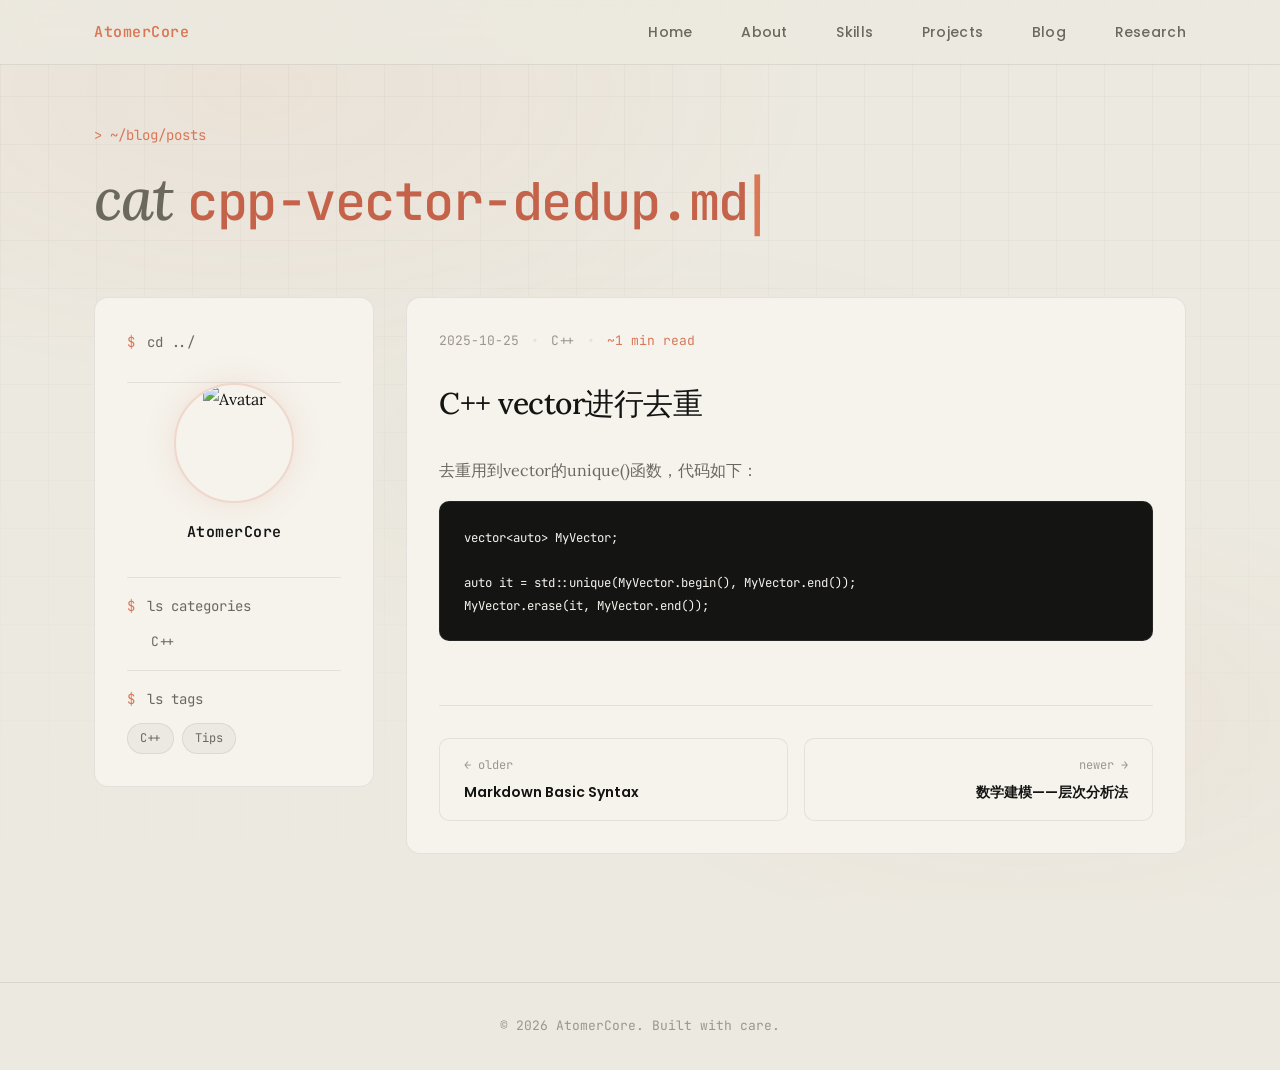
==== blog/2025/10/25/C++ vector进行去重/index.html @ 15527ca4 "feat(research): add Research page with hero banner Add a new /research page that reuses the site's s" ====
<!DOCTYPE html>
<html lang="zh-CN">
<head>
  <meta charset="UTF-8">
  <meta name="viewport" content="width=device-width, initial-scale=1.0">
  <link rel="icon" type="image/png" href="https://avatars.githubusercontent.com/u/56762657?s=400&u=e51681d1bd69ad25f9a4d7be69bceca845cbc8ee&v=4">
  <title>C++ vector进行去重 | AtomerCore</title>
  <link rel="preconnect" href="https://fonts.googleapis.com">
  <link rel="preconnect" href="https://fonts.gstatic.com" crossorigin>
  <link href="https://fonts.googleapis.com/css2?family=Lora:ital,wght@0,400;0,500;0,600;1,400;1,500&family=Poppins:wght@400;500;600;700&family=JetBrains+Mono:wght@400;500;600&display=swap" rel="stylesheet">
  <link rel="stylesheet" href="https://cdnjs.cloudflare.com/ajax/libs/font-awesome/6.4.2/css/all.min.css">
  <link rel="stylesheet" href="../../../../../css/styles.css">
</head>
<body>
  <div class="bg-grid"></div>
  <div class="reading-progress" id="readingProgress"></div>

  <header class="header">
    <div class="container">
      <div class="header-inner">
        <div class="header-logo">
          <span class="header-logo-text">AtomerCore</span>
        </div>
        <nav class="nav">
          <a href="../../../../../index.html" class="nav-link">Home</a>
          <a href="../../../../../index.html#about" class="nav-link">About</a>
          <a href="../../../../../index.html#skills" class="nav-link">Skills</a>
          <a href="../../../../../index.html#projects" class="nav-link">Projects</a>
          <a href="../../../../index.html" class="nav-link">Blog</a>
          <a href="../../../../research/index.html" class="nav-link">Research</a>
        </nav>
        <button class="menu-toggle" aria-label="Toggle menu">
          <span class="menu-icon"></span>
        </button>
      </div>
    </div>
  </header>

  <section class="hero post-hero">
    <div class="container">
      <div class="hero-content">
        <p class="hero-greeting">~/blog/posts</p>
        <h1 class="hero-title">
          <span class="hero-title-prefix">cat</span>
          <span class="hero-title-text"> cpp-vector-dedup.md</span><span class="typing-cursor">|</span>
        </h1>
      </div>
    </div>
  </section>

  <section class="post-section">
    <div class="container">
      <div class="post-layout">
        <aside class="post-sidebar">
          <div class="card">
            <div class="sidebar-nav-section">
              <div class="hero-link-line">
                <span class="link-prefix">$</span>
                <a href="../../../../index.html" class="hero-link">cd ../</a>
              </div>
            </div>

            <div class="sidebar-profile">
              <div class="sidebar-avatar">
                <img src="https://avatars.githubusercontent.com/u/56762657?s=400&u=e51681d1bd69ad25f9a4d7be69bceca845cbc8ee&v=4" alt="Avatar">
              </div>
              <div class="sidebar-name">AtomerCore</div>
            </div>

            <div class="sidebar-section">
              <div class="hero-link-line">
                <span class="link-prefix">$</span>
                <span class="hero-link">ls categories</span>
              </div>
              <div class="sidebar-links">
                <a href="../../../../index.html" class="sidebar-link">C++</a>
              </div>
            </div>

            <div class="sidebar-section">
              <div class="hero-link-line">
                <span class="link-prefix">$</span>
                <span class="hero-link">ls tags</span>
              </div>
              <div class="sidebar-tags">
                <span class="tag-pill">C++</span>
                <span class="tag-pill">Tips</span>
              </div>
            </div>

            <div class="toc-section" id="toc-section" style="display: none;">
              <div class="hero-link-line">
                <span class="link-prefix">$</span>
                <span class="hero-link">cat TOC</span>
              </div>
              <ul class="toc-list" id="toc-list"></ul>
            </div>
          </div>
        </aside>

        <main class="card post-content-card">
          <p class="post-meta-header">
            <span>2025-10-25</span>
            <span class="meta-divider">•</span>
            <span>C++</span>
            <span class="meta-divider">•</span>
            <span class="meta-reading-time">~1 min read</span>
          </p>

          <div class="post-body">
            <h1>C++ vector进行去重</h1>

            <p>去重用到vector的unique()函数，代码如下：</p>

            <pre><code>vector&lt;auto&gt; MyVector;

auto it = std::unique(MyVector.begin(), MyVector.end());
MyVector.erase(it, MyVector.end());</code></pre>
          </div>

          <nav class="post-nav">
            <a class="post-nav-item" href="../../../09/19/markdown_basics/index.html">
              <span class="post-nav-label">← older</span>
              <span class="post-nav-title">Markdown Basic Syntax</span>
            </a>
            <a class="post-nav-item next" href="../../../11/03/analytic-hierarchy-process/index.html">
              <span class="post-nav-label">newer →</span>
              <span class="post-nav-title">数学建模——层次分析法</span>
            </a>
          </nav>
        </main>
      </div>
    </div>
  </section>

  <button class="back-to-top" id="backToTopBtn" aria-label="Back to top">
    <i class="fas fa-arrow-up"></i>
  </button>

  <footer class="footer">
    <div class="container">
      <p>&copy; 2026 AtomerCore. Built with care.</p>
    </div>
  </footer>

  <script src="../../../../../js/main.js"></script>
  <script>
    // Reading progress bar
    const progressBar = document.getElementById('readingProgress');
    window.addEventListener('scroll', () => {
      const docHeight = document.documentElement.scrollHeight - window.innerHeight;
      const scrollPercent = (window.scrollY / docHeight) * 100;
      progressBar.style.width = scrollPercent + '%';
    });

    // Auto-generate TOC
    const postBody = document.querySelector('.post-body');
    const tocSection = document.getElementById('toc-section');
    const tocList = document.getElementById('toc-list');
    if (postBody && tocList) {
      const headings = postBody.querySelectorAll('h2, h3');
      if (headings.length > 0) {
        tocSection.style.display = 'block';
        headings.forEach((heading, index) => {
          if (!heading.id) heading.id = 'toc-heading-' + index;
          const item = document.createElement('li');
          item.className = 'toc-item';
          const link = document.createElement('a');
          link.href = '#' + heading.id;
          link.textContent = heading.textContent;
          link.className = 'toc-link' + (heading.tagName === 'H3' ? ' toc-h3' : '');
          link.dataset.target = heading.id;
          item.appendChild(link);
          tocList.appendChild(item);
        });
        const tocLinks = tocList.querySelectorAll('.toc-link');
        window.addEventListener('scroll', () => {
          let current = '';
          headings.forEach(h => {
            if (window.scrollY >= h.offsetTop - 120) current = h.id;
          });
          tocLinks.forEach(l => l.classList.toggle('active', l.dataset.target === current));
        });
      }
    }

    // Back to top
    const backToTopBtn = document.getElementById('backToTopBtn');
    window.addEventListener('scroll', () => {
      backToTopBtn.classList.toggle('visible', window.scrollY > 300);
    });
    backToTopBtn.addEventListener('click', () => {
      window.scrollTo({ top: 0, behavior: 'smooth' });
    });
  </script>
</body>
</html>
---- css/styles.css ----
/* ============================================================
   Warm Terminal — Anthropic × CLI
   暖色调终端美学：保留 CLI 灵魂，注入人文温度
   ============================================================ */

:root {
  /* --- Anthropic 暖米色背景系统 --- */
  --bg-primary: #ECE9E0;          /* Anthropic 页面底色，不用纯白 */
  --bg-secondary: rgba(217, 119, 87, 0.05);  /* 橙色微染 */
  --bg-tertiary: rgba(217, 119, 87, 0.09);   /* 橙色微染增强 */
  --bg-raised: #F5F3EC;           /* Anthropic 卡片/面板 raised 层 */
  --bg-inverted: #141413;         /* 深色区块（代码块等）*/

  /* --- 文字层次（深色文字 on 米色底） --- */
  --text-primary: #141413;        /* Anthropic text-primary */
  --text-secondary: #6B6860;      /* Anthropic text-secondary */
  --text-muted: #9B978F;          /* 更淡的暖灰 */
  --border-subtle: rgba(20, 20, 19, 0.08);
  --border-warm: rgba(217, 119, 87, 0.22);

  /* --- Anthropic 强调色 --- */
  --accent-orange: #D97757;       /* 唯一强调色 */
  --accent-orange-light: #C5634A; /* 悬停态（米色底上需更深以保证对比度） */
  --accent-glow: rgba(217, 119, 87, 0.2);
  --accent-soft: rgba(217, 119, 87, 0.1);

  /* --- 字体系统 --- */
  --font-display: 'Lora', 'DM Serif Display', Georgia, serif;
  --font-heading: 'Poppins', 'DM Sans', sans-serif;
  --font-body: 'Lora', 'DM Serif Text', Georgia, serif;
  --font-mono: 'JetBrains Mono', 'Fira Code', Consolas, monospace;

  /* --- 间距（4px 网格） --- */
  --space-1: 4px;
  --space-2: 8px;
  --space-3: 12px;
  --space-4: 16px;
  --space-6: 24px;
  --space-8: 32px;
  --space-10: 40px;
  --space-16: 64px;
  --space-24: 96px;
  --space-32: 128px;

  /* --- 动效 --- */
  --duration-fast: 150ms;
  --duration-normal: 250ms;
  --duration-slow: 400ms;
  --ease-default: cubic-bezier(0.16, 1, 0.3, 1);

  /* --- 圆角 --- */
  --radius-sm: 6px;
  --radius-md: 10px;
  --radius-lg: 14px;
  --radius-xl: 20px;
}

* {
  margin: 0;
  padding: 0;
  box-sizing: border-box;
}

html {
  scroll-behavior: smooth;
}

body {
  background-color: var(--bg-primary);
  color: var(--text-primary);
  font-family: var(--font-body);
  line-height: 1.75;
  -webkit-font-smoothing: antialiased;
  -moz-osx-font-smoothing: grayscale;
  overflow-x: hidden;
  position: relative;
}

/* --- Anthropic 暖米色径向渐变背景 --- */
body::before {
  content: '';
  position: fixed;
  top: 0;
  left: 0;
  right: 0;
  bottom: 0;
  pointer-events: none;
  z-index: 0;
  background:
    radial-gradient(ellipse 80% 60% at 20% 10%, rgba(217, 119, 87, 0.06) 0%, transparent 55%),
    radial-gradient(ellipse 70% 50% at 80% 80%, rgba(217, 119, 87, 0.04) 0%, transparent 50%),
    radial-gradient(ellipse 60% 40% at 50% 50%, rgba(120, 100, 80, 0.03) 0%, transparent 60%);
}

/* --- 网格背景（暖色调，深色线条 on 米色底） --- */
.bg-grid {
  position: fixed;
  top: 0; left: 0; width: 100vw; height: 100vh;
  background-image:
    linear-gradient(to right, rgba(20, 20, 19, 0.03) 1px, transparent 1px),
    linear-gradient(to bottom, rgba(20, 20, 19, 0.03) 1px, transparent 1px);
  background-size: 48px 48px;
  mask-image: linear-gradient(to bottom, rgba(0, 0, 0, 1) 0%, transparent 100%);
  -webkit-mask-image: linear-gradient(to bottom, rgba(0, 0, 0, 1) 0%, transparent 100%);
  z-index: -1;
  pointer-events: none;
}

a {
  color: var(--text-primary);
  text-decoration: none;
  transition: color var(--duration-fast) var(--ease-default);
}

a:hover {
  color: var(--accent-orange);
}

.container {
  max-width: 1140px;
  margin: 0 auto;
  padding: 0 var(--space-6);
}

section {
  padding: var(--space-32) 0;
  position: relative;
  z-index: 1;
}

/* ============================================================
   Header — 固定导航栏
   ============================================================ */
.header {
  position: fixed;
  top: 0;
  left: 0;
  right: 0;
  z-index: 1000;
  backdrop-filter: blur(16px);
  -webkit-backdrop-filter: blur(16px);
  background: rgba(236, 233, 224, 0.82);
  border-bottom: 1px solid var(--border-subtle);
}

.header-inner {
  display: flex;
  align-items: center;
  justify-content: space-between;
  height: 64px;
}

.header-logo {
  display: flex;
  align-items: center;
}

.header-logo-text {
  font-family: var(--font-mono);
  font-size: 15px;
  font-weight: 600;
  color: var(--accent-orange);
  letter-spacing: 0.5px;
}

.nav {
  display: flex;
  gap: var(--space-8);
  align-items: center;
}

.nav-link {
  font-family: var(--font-heading);
  font-size: 14px;
  color: var(--text-secondary);
  font-weight: 500;
  letter-spacing: 0.3px;
  transition: color var(--duration-fast) var(--ease-default);
}

.nav-link::before {
  content: '$ ';
  font-family: var(--font-mono);
  font-size: 13px;
  color: var(--accent-orange);
  opacity: 0;
  transition: opacity var(--duration-fast) var(--ease-default);
}

.nav-link:hover::before {
  opacity: 1;
}

.nav-link:hover {
  color: var(--text-primary);
}

/* ============================================================
   Hero — 首屏
   ============================================================ */
.hero {
  min-height: 100vh;
  display: flex;
  align-items: center;
  position: relative;
  padding-top: 64px;
}

.hero-content {
  position: relative;
  z-index: 1;
}

.hero > .container {
  /* 钉死容器宽度，避免内容换行时整块水平漂移 */
  width: 100%;
}

.hero-wrapper {
  display: flex;
  align-items: center;
  gap: var(--space-16);
  position: relative;
  /* 固定宽度并居中：内容块不贴容器左缘，也不随打字内容变化漂移 */
  width: min(100%, 900px);
  margin: 0 auto;
}

.hero-avatar-container {
  /* 绝对定位锚定在文字块垂直中心：文字换行时对称生长，中心不动，头像不动 */
  position: absolute;
  left: 0;
  top: 50%;
  transform: translateY(-50%);
  flex-shrink: 0;
  display: flex;
  flex-direction: column;
  align-items: center;
  gap: var(--space-4);
}

.hero-avatar {
  width: 200px;
  height: 200px;
  border-radius: 50%;
  overflow: hidden;
  border: 2px solid var(--border-warm);
  box-shadow:
    0 0 60px rgba(217, 119, 87, 0.2),
    0 0 0 1px rgba(217, 119, 87, 0.1);
  transition: box-shadow var(--duration-slow) var(--ease-default);
}

.hero-avatar:hover {
  box-shadow:
    0 0 80px rgba(217, 119, 87, 0.3),
    0 0 0 1px rgba(217, 119, 87, 0.2);
}

.hero-avatar img {
  width: 100%;
  height: 100%;
  object-fit: cover;
}

.hero-name {
  font-family: var(--font-mono);
  font-size: 18px;
  color: var(--text-primary);
  font-weight: 600;
  letter-spacing: 0.5px;
}

.hero-text {
  flex: 1;
  /* 头像绝对定位后，为它预留出左侧空间 */
  margin-left: calc(200px + var(--space-16));
}

.hero-greeting {
  font-family: var(--font-mono);
  font-size: 14px;
  color: var(--accent-orange);
  margin-bottom: var(--space-4);
  display: inline-flex;
  align-items: center;
  gap: var(--space-2);
}

.hero-greeting::before {
  content: '>';
  color: var(--accent-orange);
}

/* --- 主标题：Lora 衬线体，叙事温度 --- */
.hero-title {
  font-family: var(--font-display);
  font-size: 60px;
  font-weight: 500;
  line-height: 1.15;
  margin-bottom: var(--space-6);
  letter-spacing: -1.5px;
  color: var(--text-primary);
}

.hero-title-prefix {
  color: var(--text-secondary);
  font-style: italic;
}

.hero-title-text {
  color: var(--accent-orange-light);
  font-family: var(--font-mono);
  font-size: 52px;
  font-weight: 500;
}

.typing-cursor {
  color: var(--accent-orange);
  animation: blink 1s infinite;
  margin-left: 2px;
}

@keyframes blink {
  0%, 50% { opacity: 1; }
  51%, 100% { opacity: 0; }
}

/* --- 副标题：Lora 衬线体，引用感 --- */
.hero-subtitle {
  font-family: var(--font-body);
  font-size: 17px;
  color: var(--text-secondary);
  line-height: 1.8;
  margin-bottom: var(--space-8);
  font-style: italic;
  max-width: 580px;
}

/* --- CLI 铎接行 --- */
.hero-link-line {
  display: flex;
  align-items: center;
  gap: var(--space-3);
  margin-bottom: var(--space-3);
  font-family: var(--font-mono);
  font-size: 14px;
}

.link-prefix {
  color: var(--accent-orange);
}

.link-icon {
  width: 18px;
  text-align: center;
  color: var(--text-muted);
}

.hero-link {
  color: var(--text-secondary);
  transition: color var(--duration-fast) var(--ease-default);
}

.hero-link:hover {
  color: var(--accent-orange);
}

/* ============================================================
   Section Titles — // 注释风格
   ============================================================ */
.section-title {
  font-family: var(--font-mono);
  font-size: 36px;
  font-weight: 500;
  margin-bottom: var(--space-16);
  letter-spacing: -0.5px;
  color: var(--text-primary);
}

.section-title-combined {
  color: var(--text-primary);
}

.sub-cursor {
  color: var(--accent-orange);
  animation: blink 1s infinite;
}

/* ============================================================
   About
   ============================================================ */
.about-grid {
  display: grid;
  grid-template-columns: 1fr 1fr;
  gap: var(--space-6);
}

.about-text {
  font-family: var(--font-body);
  color: var(--text-secondary);
  font-size: 16px;
  line-height: 1.85;
}

/* ============================================================
   Cards — 温暖质感
   ============================================================ */
.card {
  background: var(--bg-raised);
  border: 1px solid var(--border-subtle);
  border-radius: var(--radius-lg);
  padding: var(--space-8);
  transition: all var(--duration-slow) var(--ease-default);
  position: relative;
  overflow: hidden;
}

.card::before {
  content: '';
  position: absolute;
  top: 0; left: 0; right: 0; height: 1px;
  background: linear-gradient(90deg, transparent, rgba(217, 119, 87, 0.3), transparent);
  opacity: 0;
  transition: opacity var(--duration-slow) var(--ease-default);
}

.card:hover {
  border-color: var(--border-warm);
  background: #FAF8F2;
  box-shadow: 0 8px 32px rgba(20, 20, 19, 0.08);
}

.card:hover::before {
  opacity: 1;
}

/* ============================================================
   Skills
   ============================================================ */
.skills-grid {
  display: grid;
  grid-template-columns: repeat(4, 1fr);
  gap: var(--space-6);
}

.skill-item {
  display: flex;
  flex-direction: column;
  align-items: flex-start;
  gap: var(--space-4);
  padding: var(--space-8) var(--space-6);
  background: var(--bg-raised);
  border: 1px solid var(--border-subtle);
  border-radius: var(--radius-lg);
  transition: all var(--duration-slow) var(--ease-default);
  position: relative;
  overflow: hidden;
}

.skill-item::before {
  content: '';
  position: absolute;
  top: 0;
  left: 0;
  right: 0;
  height: 1px;
  background: linear-gradient(90deg, transparent, rgba(217, 119, 87, 0.3), transparent);
  opacity: 0;
  transition: opacity var(--duration-slow) var(--ease-default);
}

.skill-item::after {
  content: '';
  position: absolute;
  top: 0;
  left: 0;
  right: 0;
  bottom: 0;
  background: radial-gradient(circle at var(--mouse-x, 50%) var(--mouse-y, 50%), rgba(217, 119, 87, 0.07) 0%, transparent 50%);
  opacity: 0;
  transition: opacity var(--duration-slow) var(--ease-default);
  pointer-events: none;
}

.skill-item:hover {
  background: #FAF8F2;
  border-color: var(--border-warm);
}

.skill-item:hover::before,
.skill-item:hover::after {
  opacity: 1;
}

.skill-icon {
  width: 48px;
  height: 48px;
  display: flex;
  align-items: center;
  justify-content: center;
  background: var(--bg-tertiary);
  border: 1px solid var(--border-warm);
  border-radius: var(--radius-md);
  font-size: 20px;
  color: var(--accent-orange);
}

.skill-name {
  font-family: var(--font-heading);
  font-size: 17px;
  color: var(--text-primary);
  font-weight: 600;
  letter-spacing: -0.2px;
}

/* ============================================================
   Projects
   ============================================================ */
.projects-grid {
  display: grid;
  grid-template-columns: repeat(2, 1fr);
  gap: var(--space-6);
}

.project-card {
  background: var(--bg-raised);
  border: 1px solid var(--border-subtle);
  border-radius: var(--radius-lg);
  padding: var(--space-6);
  transition: all var(--duration-slow) var(--ease-default);
  position: relative;
  display: block;
  text-decoration: none;
  overflow: hidden;
}

.project-card::before {
  content: '';
  position: absolute;
  top: 0; left: 0; right: 0; height: 1px;
  background: linear-gradient(90deg, transparent, rgba(217, 119, 87, 0.3), transparent);
  opacity: 0;
  transition: opacity var(--duration-slow) var(--ease-default);
}

.project-card:hover {
  text-decoration: none;
  border-color: var(--border-warm);
  background: #FAF8F2;
  box-shadow: 0 8px 32px rgba(20, 20, 19, 0.08);
}

.project-card:hover::before {
  opacity: 1;
}

.project-header {
  display: flex;
  align-items: flex-start;
  gap: var(--space-4);
  margin-bottom: var(--space-4);
}

.project-icon {
  width: 44px;
  height: 44px;
  display: flex;
  align-items: center;
  justify-content: center;
  background: var(--bg-tertiary);
  border: 1px solid var(--border-warm);
  border-radius: var(--radius-md);
  font-size: 20px;
  color: var(--accent-orange);
  flex-shrink: 0;
}

.project-meta {
  flex: 1;
}

.project-title {
  font-family: var(--font-heading);
  font-size: 17px;
  font-weight: 600;
  margin-bottom: var(--space-1);
  color: var(--text-primary);
  letter-spacing: -0.2px;
}

.project-language {
  font-family: var(--font-mono);
  font-size: 12px;
  color: var(--text-muted);
}

.project-desc {
  font-family: var(--font-body);
  color: var(--text-secondary);
  font-size: 14px;
  line-height: 1.7;
  margin-bottom: var(--space-6);
}

.project-footer {
  display: flex;
  align-items: center;
  justify-content: space-between;
}

.view-repo {
  font-family: var(--font-mono);
  font-size: 13px;
  color: var(--accent-orange);
  transition: color var(--duration-fast) var(--ease-default);
}

.project-card:hover .view-repo {
  color: var(--accent-orange-light);
}

/* ============================================================
   Footer
   ============================================================ */
.footer {
  border-top: 1px solid var(--border-subtle);
  padding: var(--space-8) 0;
  text-align: center;
  color: var(--text-muted);
  font-family: var(--font-mono);
  font-size: 13px;
}

/* ============================================================
   Mobile Menu Toggle
   ============================================================ */
.menu-toggle {
  display: none;
  flex-direction: column;
  justify-content: center;
  align-items: center;
  width: 40px;
  height: 40px;
  background: transparent;
  border: none;
  cursor: pointer;
  z-index: 1001;
}

.menu-icon {
  display: block;
  width: 24px;
  height: 2px;
  background: var(--text-primary);
  position: relative;
  transition: all var(--duration-slow) var(--ease-default);
}

.menu-icon::before,
.menu-icon::after {
  content: '';
  position: absolute;
  width: 24px;
  height: 2px;
  background: var(--text-primary);
  transition: all var(--duration-slow) var(--ease-default);
}

.menu-icon::before { top: -8px; }
.menu-icon::after { top: 8px; }

.menu-toggle.active .menu-icon { background: transparent; }
.menu-toggle.active .menu-icon::before { top: 0; transform: rotate(45deg); }
.menu-toggle.active .menu-icon::after { top: 0; transform: rotate(-45deg); }

/* ============================================================
   Animations
   ============================================================ */
@keyframes fadeInUp {
  from { opacity: 0; transform: translateY(24px); }
  to { opacity: 1; transform: translateY(0); }
}

.fade-in-up {
  animation: fadeInUp 0.6s var(--ease-default) forwards;
  opacity: 0;
}

.delay-1 { animation-delay: 0.08s; }
.delay-2 { animation-delay: 0.16s; }
.delay-3 { animation-delay: 0.24s; }
.delay-4 { animation-delay: 0.32s; }

.cli-cursor {
  display: inline-block;
  width: 10px;
  height: 1em;
  background-color: var(--accent-orange);
  vertical-align: middle;
  animation: blink 1s step-end infinite;
  margin-left: var(--space-1);
}

/* ============================================================
   Blog — Tags & Filters
   ============================================================ */
.blog-filters {
  display: flex;
  flex-direction: column;
  gap: var(--space-4);
  margin-bottom: var(--space-16);
  padding: var(--space-6);
  background: var(--bg-raised);
  border: 1px solid var(--border-subtle);
  border-radius: var(--radius-lg);
  backdrop-filter: blur(10px);
}

.filter-group {
  display: flex;
  align-items: flex-start;
  gap: var(--space-4);
}

.filter-label {
  font-family: var(--font-mono);
  font-size: 13px;
  color: var(--accent-orange);
  white-space: nowrap;
  padding-top: 6px;
}

.filter-label::before {
  content: '$ ';
  color: var(--text-muted);
}

.filter-options {
  display: flex;
  flex-wrap: wrap;
  gap: var(--space-2);
}

.tag-pill {
  display: inline-flex;
  align-items: center;
  padding: var(--space-1) var(--space-3);
  border-radius: 100px;
  font-size: 12px;
  font-family: var(--font-mono);
  background: rgba(20, 20, 19, 0.04);
  border: 1px solid var(--border-subtle);
  color: var(--text-secondary);
  transition: all var(--duration-fast) var(--ease-default);
  cursor: pointer;
  user-select: none;
}

.tag-pill:hover {
  background: rgba(217, 119, 87, 0.1);
  color: var(--text-primary);
  border-color: var(--border-warm);
}

.tag-pill.active {
  background: rgba(217, 119, 87, 0.15);
  border-color: var(--accent-orange);
  color: var(--accent-orange-light);
  box-shadow: 0 0 12px rgba(217, 119, 87, 0.2);
}

.tag-pill.category {
  border-radius: var(--radius-sm);
}

/* ============================================================
   Blog Layout
   ============================================================ */
.blog-hero {
  min-height: auto;
  padding-top: 120px;
  padding-bottom: var(--space-16);
}

.blog-section {
  padding: 0 0 var(--space-32) 0;
}

.blog-layout {
  display: grid;
  grid-template-columns: 280px 1fr;
  gap: var(--space-8);
}

.blog-sidebar {
  position: sticky;
  top: 100px;
  align-self: start;
}

.sidebar-profile {
  text-align: center;
  padding-bottom: var(--space-4);
}

.sidebar-avatar {
  width: 120px;
  height: 120px;
  border-radius: 50%;
  overflow: hidden;
  border: 2px solid var(--border-warm);
  margin: 0 auto var(--space-4);
  box-shadow: 0 0 30px rgba(217, 119, 87, 0.15);
}

.sidebar-avatar img {
  width: 100%;
  height: 100%;
  object-fit: cover;
}

.sidebar-name {
  font-family: var(--font-mono);
  font-weight: 600;
  color: var(--text-primary);
  font-size: 15px;
  letter-spacing: 0.5px;
}

.sidebar-section {
  margin-top: var(--space-4);
  padding-top: var(--space-4);
  border-top: 1px solid var(--border-subtle);
}

.sidebar-links {
  margin-top: var(--space-3);
  padding-left: var(--space-6);
}

.sidebar-link {
  display: block;
  margin: var(--space-2) 0;
  font-size: 13px;
  color: var(--text-secondary);
  text-decoration: none;
  font-family: var(--font-mono);
  transition: color var(--duration-fast) var(--ease-default);
  cursor: pointer;
}

.sidebar-link:hover {
  color: var(--accent-orange);
}

.sidebar-link.active {
  color: var(--accent-orange);
  font-weight: 600;
}

.sidebar-tags {
  margin-top: var(--space-3);
  display: flex;
  flex-wrap: wrap;
  gap: var(--space-2);
}

/* --- 搜索框 --- */
.blog-search {
  display: flex;
  align-items: center;
  gap: var(--space-2);
  padding: var(--space-3) var(--space-4);
  background: var(--bg-raised);
  border: 1px solid var(--border-subtle);
  border-radius: var(--radius-md);
  margin-bottom: var(--space-6);
  transition: border-color var(--duration-fast) var(--ease-default);
}

.blog-search:focus-within {
  border-color: var(--accent-orange);
  box-shadow: 0 0 0 3px rgba(217, 119, 87, 0.12);
}

.blog-search-prefix {
  font-family: var(--font-mono);
  font-size: 13px;
  color: var(--accent-orange);
  white-space: nowrap;
}

.blog-search-input {
  flex: 1;
  border: none;
  background: transparent;
  outline: none;
  font-family: var(--font-mono);
  font-size: 14px;
  color: var(--text-primary);
}

.blog-search-input::placeholder {
  color: var(--text-muted);
}

/* --- 文章计数 --- */
.posts-header {
  display: flex;
  align-items: center;
  justify-content: space-between;
  margin-bottom: var(--space-6);
  flex-wrap: wrap;
  gap: var(--space-2);
}

.posts-count {
  font-family: var(--font-mono);
  font-size: 13px;
  color: var(--text-muted);
}

.posts-count span {
  color: var(--accent-orange);
  font-weight: 600;
}

/* --- 文章卡片 --- */
.post-card {
  display: block;
  margin-bottom: var(--space-4);
  cursor: pointer;
  text-decoration: none;
}

.post-card:hover {
  border-color: var(--border-warm);
}

.post-card-header {
  display: flex;
  align-items: flex-start;
  justify-content: space-between;
  gap: var(--space-4);
  margin-bottom: var(--space-2);
}

.post-title {
  font-family: var(--font-heading);
  font-size: 19px;
  font-weight: 600;
  color: var(--text-primary);
  margin-bottom: var(--space-2);
  letter-spacing: -0.2px;
  transition: color var(--duration-fast) var(--ease-default);
}

.post-card:hover .post-title {
  color: var(--accent-orange);
}

.post-meta {
  font-size: 13px;
  color: var(--text-muted);
  margin-bottom: var(--space-3);
  font-family: var(--font-mono);
}

.post-excerpt {
  font-family: var(--font-body);
  margin-bottom: var(--space-4);
  color: var(--text-secondary);
  font-size: 15px;
  line-height: 1.7;
}

.post-card-footer {
  display: flex;
  align-items: center;
  justify-content: space-between;
  gap: var(--space-3);
}

.post-card-tags {
  display: flex;
  flex-wrap: wrap;
  gap: var(--space-2);
}

.post-card-tags .tag-pill {
  cursor: default;
  font-size: 11px;
  padding: 2px var(--space-2);
}

.read-more {
  color: var(--accent-orange);
  font-family: var(--font-mono);
  font-size: 13px;
  white-space: nowrap;
  transition: gap var(--duration-fast) var(--ease-default);
}

.post-card:hover .read-more {
  color: var(--accent-orange-light);
}

/* --- 空状态 --- */
.empty-state {
  text-align: center;
  padding: var(--space-16) var(--space-6);
  color: var(--text-muted);
}

.empty-state-code {
  font-family: var(--font-mono);
  font-size: 15px;
  color: var(--accent-orange);
  margin-bottom: var(--space-2);
}

.empty-state-text {
  font-family: var(--font-body);
  font-size: 15px;
  font-style: italic;
}

/* --- 文章卡片错落动画 --- */
.post-card {
  animation: fadeInUp 0.5s var(--ease-default) forwards;
  opacity: 0;
}

.post-card:nth-child(1) { animation-delay: 0.05s; }
.post-card:nth-child(2) { animation-delay: 0.13s; }
.post-card:nth-child(3) { animation-delay: 0.21s; }
.post-card:nth-child(4) { animation-delay: 0.29s; }
.post-card:nth-child(5) { animation-delay: 0.37s; }

/* ============================================================
   Post Page
   ============================================================ */

/* --- 阅读进度条 --- */
.reading-progress {
  position: fixed;
  top: 0;
  left: 0;
  height: 3px;
  background: var(--accent-orange);
  z-index: 1001;
  width: 0%;
  transition: width 0.1s linear;
  box-shadow: 0 0 8px rgba(217, 119, 87, 0.4);
}

.post-hero {
  min-height: auto;
  padding-top: 120px;
  padding-bottom: var(--space-10);
}

.post-section {
  padding: 0 0 var(--space-32) 0;
}

.post-layout {
  display: grid;
  grid-template-columns: 280px 1fr;
  gap: var(--space-8);
}

.post-sidebar {
  position: sticky;
  top: 100px;
  align-self: start;
  max-height: calc(100vh - 120px);
  overflow-y: auto;
}

.sidebar-nav-section {
  margin-top: 0;
  padding-bottom: var(--space-4);
  border-bottom: 1px solid var(--border-subtle);
}

/* --- TOC 目录 --- */
.toc-section {
  margin-top: var(--space-4);
  padding-top: var(--space-4);
  border-top: 1px solid var(--border-subtle);
}

.toc-list {
  margin-top: var(--space-3);
  padding-left: var(--space-4);
  list-style: none;
}

.toc-item {
  margin: var(--space-1) 0;
}

.toc-link {
  display: block;
  font-family: var(--font-mono);
  font-size: 12px;
  color: var(--text-muted);
  text-decoration: none;
  padding: 2px 0 2px var(--space-2);
  border-left: 2px solid transparent;
  transition: all var(--duration-fast) var(--ease-default);
  line-height: 1.5;
}

.toc-link:hover {
  color: var(--accent-orange);
  border-left-color: var(--border-warm);
}

.toc-link.active {
  color: var(--accent-orange);
  border-left-color: var(--accent-orange);
  font-weight: 600;
}

.toc-link.toc-h3 {
  padding-left: var(--space-6);
  font-size: 11px;
}

.post-content-card {
  padding: var(--space-8);
}

.post-meta-header {
  display: flex;
  align-items: center;
  gap: var(--space-3);
  font-size: 13px;
  color: var(--text-muted);
  margin-bottom: var(--space-6);
  font-family: var(--font-mono);
  flex-wrap: wrap;
}

.post-meta-header .meta-divider {
  color: var(--border-subtle);
}

.post-meta-header .meta-reading-time {
  color: var(--accent-orange);
}

/* --- 文章正文：Lora 衬线体，叙事感 --- */
.post-body {
  color: var(--text-primary);
  line-height: 1.85;
  font-family: var(--font-body);
}

.post-body h1 {
  font-family: var(--font-display);
  font-size: 30px;
  font-weight: 500;
  margin: 0 0 var(--space-6);
  color: var(--text-primary);
  letter-spacing: -0.5px;
}

.post-body h2 {
  font-family: var(--font-display);
  font-size: 24px;
  font-weight: 500;
  margin: var(--space-8) 0 var(--space-4);
  color: var(--text-primary);
  letter-spacing: -0.3px;
}

.post-body h3 {
  font-family: var(--font-heading);
  font-size: 18px;
  font-weight: 600;
  margin: var(--space-6) 0 var(--space-3);
  color: var(--text-primary);
}

.post-body h4 {
  font-family: var(--font-heading);
  font-size: 16px;
  font-weight: 600;
  margin: var(--space-4) 0 var(--space-2);
  color: var(--text-primary);
}

.post-body p {
  margin: var(--space-4) 0;
  color: var(--text-secondary);
}

.post-body ol,
.post-body ul {
  margin: var(--space-4) 0;
  padding-left: var(--space-6);
  color: var(--text-secondary);
}

.post-body li {
  margin: var(--space-2) 0;
}

.post-body code {
  background: rgba(217, 119, 87, 0.1);
  padding: 2px 6px;
  border-radius: var(--radius-sm);
  font-family: var(--font-mono);
  font-size: 0.88em;
  color: var(--accent-orange-light);
}

.post-body blockquote {
  border-left: 3px solid var(--accent-orange);
  padding-left: var(--space-4);
  margin: var(--space-4) 0;
  color: var(--text-secondary);
  font-style: italic;
  font-family: var(--font-body);
}

.post-body hr {
  border: none;
  border-top: 1px solid var(--border-subtle);
  margin: var(--space-8) 0;
}

.post-body pre {
  background: var(--bg-inverted);
  border: 1px solid rgba(245, 243, 236, 0.08);
  padding: var(--space-6);
  border-radius: var(--radius-md);
  overflow-x: auto;
  font-family: var(--font-mono);
  font-size: 14px;
  margin: var(--space-4) 0;
  line-height: 1.6;
}

.post-body pre code {
  background: transparent;
  padding: 0;
  color: #F5F3EC;
}

.post-body table {
  width: 100%;
  border-collapse: collapse;
  margin: var(--space-4) 0;
  font-family: var(--font-body);
}

.post-body table thead tr {
  background: var(--bg-tertiary);
}

.post-body table th {
  font-family: var(--font-heading);
  font-weight: 600;
  color: var(--text-primary);
}

.post-body table th,
.post-body table td {
  border: 1px solid var(--border-subtle);
  padding: var(--space-3);
  text-align: left;
  color: var(--text-secondary);
}

.post-body a {
  color: var(--accent-orange);
  text-decoration: underline;
  text-decoration-color: rgba(217, 119, 87, 0.3);
  transition: text-decoration-color var(--duration-fast) var(--ease-default);
}

.post-body a:hover {
  text-decoration-color: var(--accent-orange);
}

/* --- 文章内图片：自适应 + 点击放大 --- */
.post-body img {
  max-width: 100%;
  height: auto;
  display: block;
  margin: var(--space-6) auto;
  border-radius: var(--radius-md);
  cursor: zoom-in;
  transition: transform var(--duration-fast) var(--ease-default);
}

.post-body img:hover {
  transform: scale(1.01);
}

/* --- 图片灯箱 (Lightbox) --- */
.image-lightbox {
  position: fixed;
  inset: 0;
  background: rgba(0, 0, 0, 0.92);
  display: none;
  align-items: center;
  justify-content: center;
  z-index: 9999;
  padding: var(--space-6);
}

.image-lightbox.active {
  display: flex;
}

.image-lightbox .lightbox-stage {
  max-width: 95vw;
  max-height: 90vh;
  overflow: auto;
  display: flex;
  align-items: center;
  justify-content: center;
}

.image-lightbox img {
  max-width: 95vw;
  max-height: 90vh;
  object-fit: contain;
  border-radius: var(--radius-md);
  transition: transform 0.2s var(--ease-default);
  transform-origin: center center;
  user-select: none;
  -webkit-user-drag: none;
}

.image-lightbox.zoomed img {
  cursor: grab;
}

.image-lightbox.zoomed img:active {
  cursor: grabbing;
}

.lightbox-close {
  position: absolute;
  top: 16px;
  right: 20px;
  background: none;
  border: none;
  color: #F5F3EC;
  font-size: 34px;
  line-height: 1;
  cursor: pointer;
  z-index: 10001;
  opacity: 0.7;
  transition: opacity var(--duration-fast) var(--ease-default);
}

.lightbox-close:hover {
  opacity: 1;
}

.lightbox-controls {
  position: absolute;
  bottom: 28px;
  left: 50%;
  transform: translateX(-50%);
  display: flex;
  gap: 6px;
  z-index: 10001;
  background: rgba(255, 255, 255, 0.08);
  border-radius: var(--radius-md);
  padding: 6px;
  backdrop-filter: blur(8px);
}

.lightbox-btn {
  width: 40px;
  height: 40px;
  border-radius: var(--radius-sm);
  border: none;
  background: transparent;
  color: #F5F3EC;
  font-size: 20px;
  cursor: pointer;
  display: flex;
  align-items: center;
  justify-content: center;
  transition: background var(--duration-fast) var(--ease-default);
}

.lightbox-btn:hover {
  background: rgba(255, 255, 255, 0.18);
}

.lightbox-zoom-label {
  min-width: 56px;
  height: 40px;
  display: flex;
  align-items: center;
  justify-content: center;
  color: rgba(245, 243, 236, 0.7);
  font-family: var(--font-mono);
  font-size: 13px;
}

/* --- 上下篇导航 --- */
.post-nav {
  display: grid;
  grid-template-columns: 1fr 1fr;
  gap: var(--space-4);
  margin-top: var(--space-16);
  padding-top: var(--space-8);
  border-top: 1px solid var(--border-subtle);
}

.post-nav-item {
  display: flex;
  flex-direction: column;
  gap: var(--space-1);
  padding: var(--space-4) var(--space-6);
  background: var(--bg-raised);
  border: 1px solid var(--border-subtle);
  border-radius: var(--radius-md);
  text-decoration: none;
  transition: all var(--duration-fast) var(--ease-default);
}

.post-nav-item:hover {
  border-color: var(--border-warm);
  background: #FAF8F2;
}

.post-nav-item.next {
  text-align: right;
}

.post-nav-label {
  font-family: var(--font-mono);
  font-size: 12px;
  color: var(--text-muted);
}

.post-nav-title {
  font-family: var(--font-heading);
  font-size: 14px;
  font-weight: 600;
  color: var(--text-primary);
  transition: color var(--duration-fast) var(--ease-default);
}

.post-nav-item:hover .post-nav-title {
  color: var(--accent-orange);
}

.post-nav-item.disabled {
  opacity: 0.4;
  pointer-events: none;
}

/* ============================================================
   Research Page
   ============================================================ */
.research-hero {
  min-height: auto;
  padding-top: 120px;
  padding-bottom: var(--space-32);
}

/* --- 头图：横幅卡片，贴站内卡片质感 --- */
.research-banner {
  border: 1px solid var(--border-subtle);
  border-radius: var(--radius-lg);
  overflow: hidden;
}

.research-banner img {
  display: block;
  width: 100%;
  height: auto;
}

/* --- 头图下的暂定一句话 --- */
.research-motto {
  margin-top: var(--space-10);
  text-align: center;
  font-family: var(--font-display);
  font-style: italic;
  font-weight: 500;
  font-size: 44px;
  letter-spacing: -0.8px;
  color: var(--text-primary);
}

/* ============================================================
   Back to Top
   ============================================================ */
.back-to-top {
  position: fixed;
  bottom: var(--space-8);
  right: var(--space-8);
  width: 48px;
  height: 48px;
  border-radius: 50%;
  background: var(--accent-orange);
  color: #F5F3EC;
  border: none;
  font-size: 18px;
  cursor: pointer;
  display: none;
  align-items: center;
  justify-content: center;
  box-shadow: 0 4px 20px rgba(217, 119, 87, 0.35);
  transition: all var(--duration-slow) var(--ease-default);
  z-index: 1000;
}

.back-to-top:hover {
  background: var(--accent-orange);
  box-shadow: 0 8px 30px rgba(217, 119, 87, 0.5);
  transform: translateY(-2px);
}

.back-to-top.visible {
  display: flex;
}

/* ============================================================
   Responsive
   ============================================================ */
@media (max-width: 768px) {
  .menu-toggle {
    display: flex;
  }

  .nav {
    position: fixed;
    top: 64px;
    left: 0;
    right: 0;
    background: rgba(236, 233, 224, 0.96);
    backdrop-filter: blur(16px);
    -webkit-backdrop-filter: blur(16px);
    flex-direction: column;
    padding: var(--space-6);
    gap: var(--space-4);
    transform: translateY(-100%);
    opacity: 0;
    visibility: hidden;
    transition: all var(--duration-slow) var(--ease-default);
    border-bottom: 1px solid var(--border-subtle);
  }

  .nav.active {
    transform: translateY(0);
    opacity: 1;
    visibility: visible;
  }

  /* 上下布局：头像回到正常流，内容从顶部排布，换行不影响头像 */
  .hero {
    align-items: flex-start;
  }

  .hero-avatar-container {
    position: static;
    transform: none;
  }

  .hero-text {
    margin-left: 0;
  }

  .hero-wrapper {
    flex-direction: column;
    /* 上下布局时头像仍水平居中 */
    align-items: center;
    text-align: center;
    gap: var(--space-8);
  }

  .hero-avatar {
    width: 150px;
    height: 150px;
  }

  .hero-title {
    font-size: 40px;
  }

  .hero-title-text {
    font-size: 36px;
  }

  .hero-subtitle {
    font-size: 15px;
  }

  .about-grid,
  .projects-grid {
    grid-template-columns: 1fr;
  }

  .skills-grid {
    grid-template-columns: repeat(2, 1fr);
  }

  section {
    padding: var(--space-24) 0;
  }

  .section-title {
    font-size: 28px;
  }

  .hero-link-line {
    font-size: 12px;
    word-break: break-all;
  }

  .blog-layout,
  .post-layout {
    grid-template-columns: 1fr;
  }

  .blog-sidebar,
  .post-sidebar {
    position: static;
  }

  .blog-hero,
  .post-hero {
    padding-top: 100px;
    padding-bottom: var(--space-10);
  }

  .research-hero {
    padding-top: 100px;
    padding-bottom: var(--space-24);
  }

  .research-motto {
    font-size: 34px;
  }

  .blog-section,
  .post-section {
    padding: 0 0 var(--space-24) 0;
  }

  .post-title {
    font-size: 17px;
  }

  .post-content-card {
    padding: var(--space-6);
  }

  .post-body h1 { font-size: 24px; }
  .post-body h2 { font-size: 20px; }
  .post-body h3 { font-size: 17px; }

  .post-body table {
    font-size: 14px;
  }

  .post-body table th,
  .post-body table td {
    padding: var(--space-2);
  }
}

@media (max-width: 480px) {
  .container {
    padding: 0 var(--space-4);
  }

  .hero-title {
    font-size: 32px;
  }

  .hero-title-text {
    font-size: 28px;
  }

  .hero-avatar {
    width: 120px;
    height: 120px;
  }

  .section-title {
    font-size: 24px;
  }

  .skills-grid {
    grid-template-columns: 1fr;
  }

  .card,
  .skill-item,
  .project-card {
    padding: var(--space-6);
  }

  section {
    padding: var(--space-16) 0;
  }

  .hero-subtitle {
    font-size: 14px;
  }

  .blog-hero,
  .post-hero {
    padding-top: 90px;
    padding-bottom: var(--space-6);
  }

  .research-hero {
    padding-top: 90px;
    padding-bottom: var(--space-16);
  }

  .research-motto {
    font-size: 28px;
    margin-top: var(--space-8);
  }

  .blog-section,
  .post-section {
    padding: 0 0 var(--space-16) 0;
  }

  .sidebar-avatar {
    width: 100px;
    height: 100px;
  }

  .post-title {
    font-size: 16px;
  }

  .post-meta,
  .post-meta-header {
    font-size: 12px;
  }

  .post-content-card {
    padding: var(--space-6);
  }

  .post-body h1 { font-size: 22px; }
  .post-body h2 { font-size: 18px; }
  .post-body h3 { font-size: 16px; }

  .post-body pre {
    font-size: 12px;
    padding: var(--space-4);
  }

  .post-body table {
    font-size: 12px;
    display: block;
    overflow-x: auto;
  }
}

/* ============================================================
   Reduced Motion
   ============================================================ */
@media (prefers-reduced-motion: reduce) {
  *,
  *::before,
  *::after {
    animation-duration: 0.01ms !important;
    animation-iteration-count: 1 !important;
    transition-duration: 0.01ms !important;
  }
}
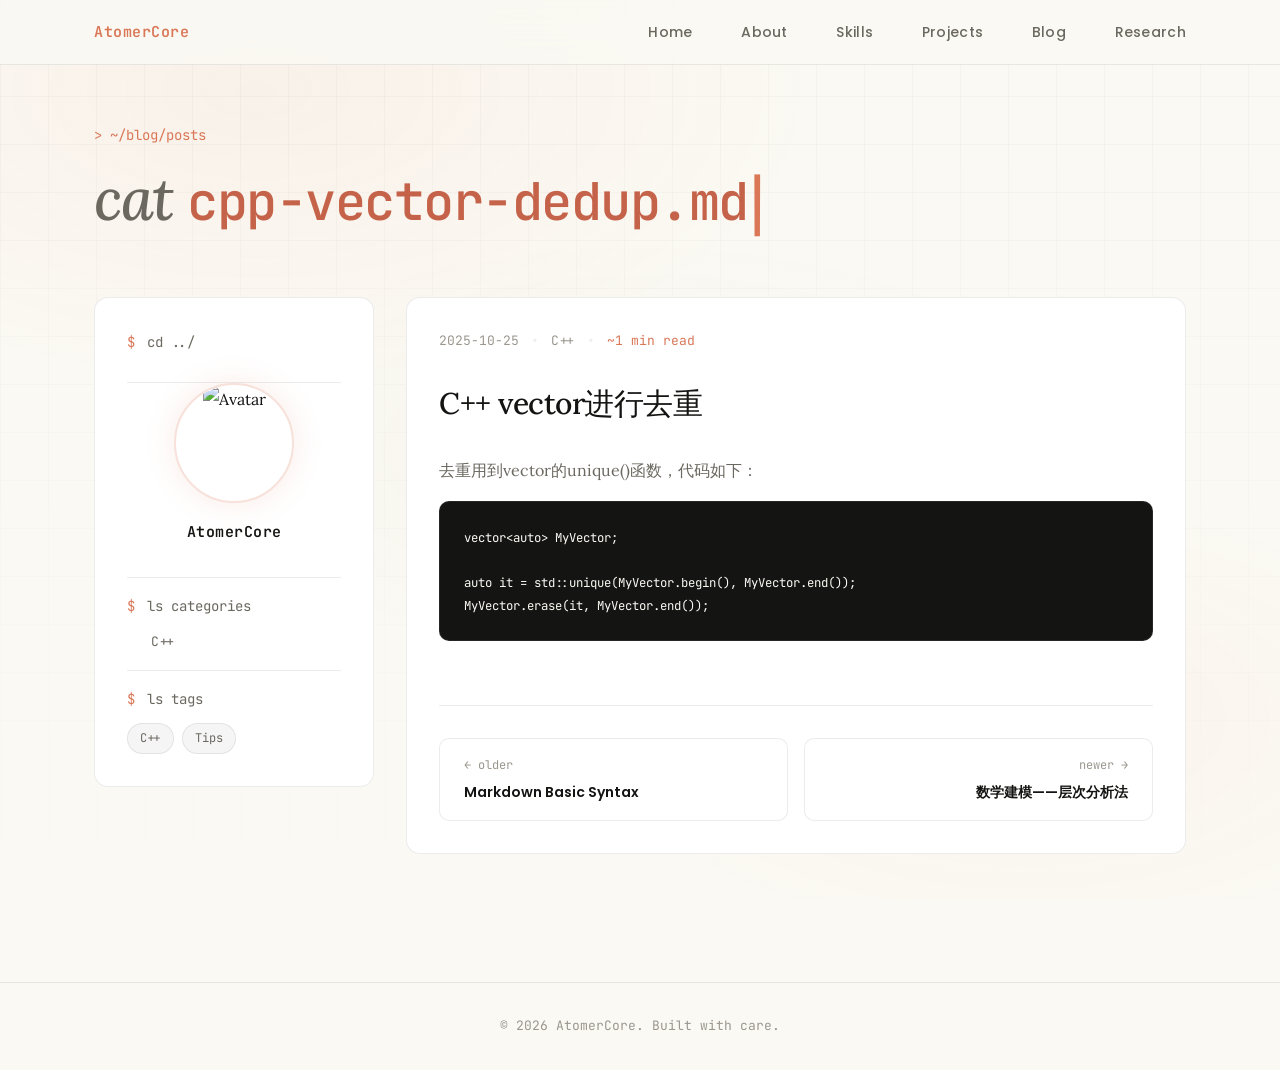
==== commit e6ad48a4: "fix(blog): point Research nav link to site root from post pages Post pages live five levels under bl" ====
--- a/blog/2025/10/25/C++ vector进行去重/index.html
+++ b/blog/2025/10/25/C++ vector进行去重/index.html
@@ -27,7 +27,7 @@
           <a href="../../../../../index.html#skills" class="nav-link">Skills</a>
           <a href="../../../../../index.html#projects" class="nav-link">Projects</a>
           <a href="../../../../index.html" class="nav-link">Blog</a>
-          <a href="../../../../research/index.html" class="nav-link">Research</a>
+          <a href="../../../../../research/index.html" class="nav-link">Research</a>
         </nav>
         <button class="menu-toggle" aria-label="Toggle menu">
           <span class="menu-icon"></span>
--- a/css/styles.css
+++ b/css/styles.css
@@ -1,26 +1,26 @@
 /* ============================================================
-   Warm Terminal — Anthropic × CLI
+   Warm Terminal
    暖色调终端美学：保留 CLI 灵魂，注入人文温度
    ============================================================ */
 
 :root {
-  /* --- Anthropic 暖米色背景系统 --- */
-  --bg-primary: #ECE9E0;          /* Anthropic 页面底色，不用纯白 */
+  /* --- 背景颜色：暖白纸面系 --- */
+  --bg-primary: #FBF9F3;          /* 页面底色：暖白纸面，不用纯白 */
   --bg-secondary: rgba(217, 119, 87, 0.05);  /* 橙色微染 */
   --bg-tertiary: rgba(217, 119, 87, 0.09);   /* 橙色微染增强 */
-  --bg-raised: #F5F3EC;           /* Anthropic 卡片/面板 raised 层 */
+  --bg-raised: #FFFFFF;           /* 卡片/面板 raised 层：纯白 */
   --bg-inverted: #141413;         /* 深色区块（代码块等）*/
 
-  /* --- 文字层次（深色文字 on 米色底） --- */
-  --text-primary: #141413;        /* Anthropic text-primary */
-  --text-secondary: #6B6860;      /* Anthropic text-secondary */
+  /* --- 文字层次（深色文字 on 暖白底） --- */
+  --text-primary: #141413;        /* 主文字色 */
+  --text-secondary: #6B6860;      /* 次级文字色 */
   --text-muted: #9B978F;          /* 更淡的暖灰 */
   --border-subtle: rgba(20, 20, 19, 0.08);
   --border-warm: rgba(217, 119, 87, 0.22);
 
-  /* --- Anthropic 强调色 --- */
+  /* --- 强调色 --- */
   --accent-orange: #D97757;       /* 唯一强调色 */
-  --accent-orange-light: #C5634A; /* 悬停态（米色底上需更深以保证对比度） */
+  --accent-orange-light: #C5634A; /* 悬停态（暖白底上需更深以保证对比度） */
   --accent-glow: rgba(217, 119, 87, 0.2);
   --accent-soft: rgba(217, 119, 87, 0.1);
 
@@ -76,7 +76,7 @@
   position: relative;
 }
 
-/* --- Anthropic 暖米色径向渐变背景 --- */
+/* --- 暖白底上的径向渐变 --- */
 body::before {
   content: '';
   position: fixed;
@@ -92,7 +92,7 @@
     radial-gradient(ellipse 60% 40% at 50% 50%, rgba(120, 100, 80, 0.03) 0%, transparent 60%);
 }
 
-/* --- 网格背景（暖色调，深色线条 on 米色底） --- */
+/* --- 网格背景（暖色调，深色线条 on 暖白底） --- */
 .bg-grid {
   position: fixed;
   top: 0; left: 0; width: 100vw; height: 100vh;
@@ -139,7 +139,7 @@
   z-index: 1000;
   backdrop-filter: blur(16px);
   -webkit-backdrop-filter: blur(16px);
-  background: rgba(236, 233, 224, 0.82);
+  background: rgba(251, 249, 243, 0.82);
   border-bottom: 1px solid var(--border-subtle);
 }
 
@@ -427,7 +427,7 @@
 
 .card:hover {
   border-color: var(--border-warm);
-  background: #FAF8F2;
+  background: #FFFFFF;
   box-shadow: 0 8px 32px rgba(20, 20, 19, 0.08);
 }
 
@@ -484,7 +484,7 @@
 }
 
 .skill-item:hover {
-  background: #FAF8F2;
+  background: #FFFFFF;
   border-color: var(--border-warm);
 }
 
@@ -547,7 +547,7 @@
 .project-card:hover {
   text-decoration: none;
   border-color: var(--border-warm);
-  background: #FAF8F2;
+  background: #FFFFFF;
   box-shadow: 0 8px 32px rgba(20, 20, 19, 0.08);
 }
 
@@ -1236,7 +1236,7 @@
 
 .post-body pre {
   background: var(--bg-inverted);
-  border: 1px solid rgba(245, 243, 236, 0.08);
+  border: 1px solid rgba(251, 249, 243, 0.08);
   padding: var(--space-6);
   border-radius: var(--radius-md);
   overflow-x: auto;
@@ -1249,7 +1249,7 @@
 .post-body pre code {
   background: transparent;
   padding: 0;
-  color: #F5F3EC;
+  color: #FBF9F3;
 }
 
 .post-body table {
@@ -1353,7 +1353,7 @@
   right: 20px;
   background: none;
   border: none;
-  color: #F5F3EC;
+  color: #FBF9F3;
   font-size: 34px;
   line-height: 1;
   cursor: pointer;
@@ -1386,7 +1386,7 @@
   border-radius: var(--radius-sm);
   border: none;
   background: transparent;
-  color: #F5F3EC;
+  color: #FBF9F3;
   font-size: 20px;
   cursor: pointer;
   display: flex;
@@ -1405,7 +1405,7 @@
   display: flex;
   align-items: center;
   justify-content: center;
-  color: rgba(245, 243, 236, 0.7);
+  color: rgba(251, 249, 243, 0.7);
   font-family: var(--font-mono);
   font-size: 13px;
 }
@@ -1434,7 +1434,7 @@
 
 .post-nav-item:hover {
   border-color: var(--border-warm);
-  background: #FAF8F2;
+  background: #FFFFFF;
 }
 
 .post-nav-item.next {
@@ -1509,7 +1509,7 @@
   height: 48px;
   border-radius: 50%;
   background: var(--accent-orange);
-  color: #F5F3EC;
+  color: #FBF9F3;
   border: none;
   font-size: 18px;
   cursor: pointer;
@@ -1544,7 +1544,7 @@
     top: 64px;
     left: 0;
     right: 0;
-    background: rgba(236, 233, 224, 0.96);
+    background: rgba(251, 249, 243, 0.96);
     backdrop-filter: blur(16px);
     -webkit-backdrop-filter: blur(16px);
     flex-direction: column;
